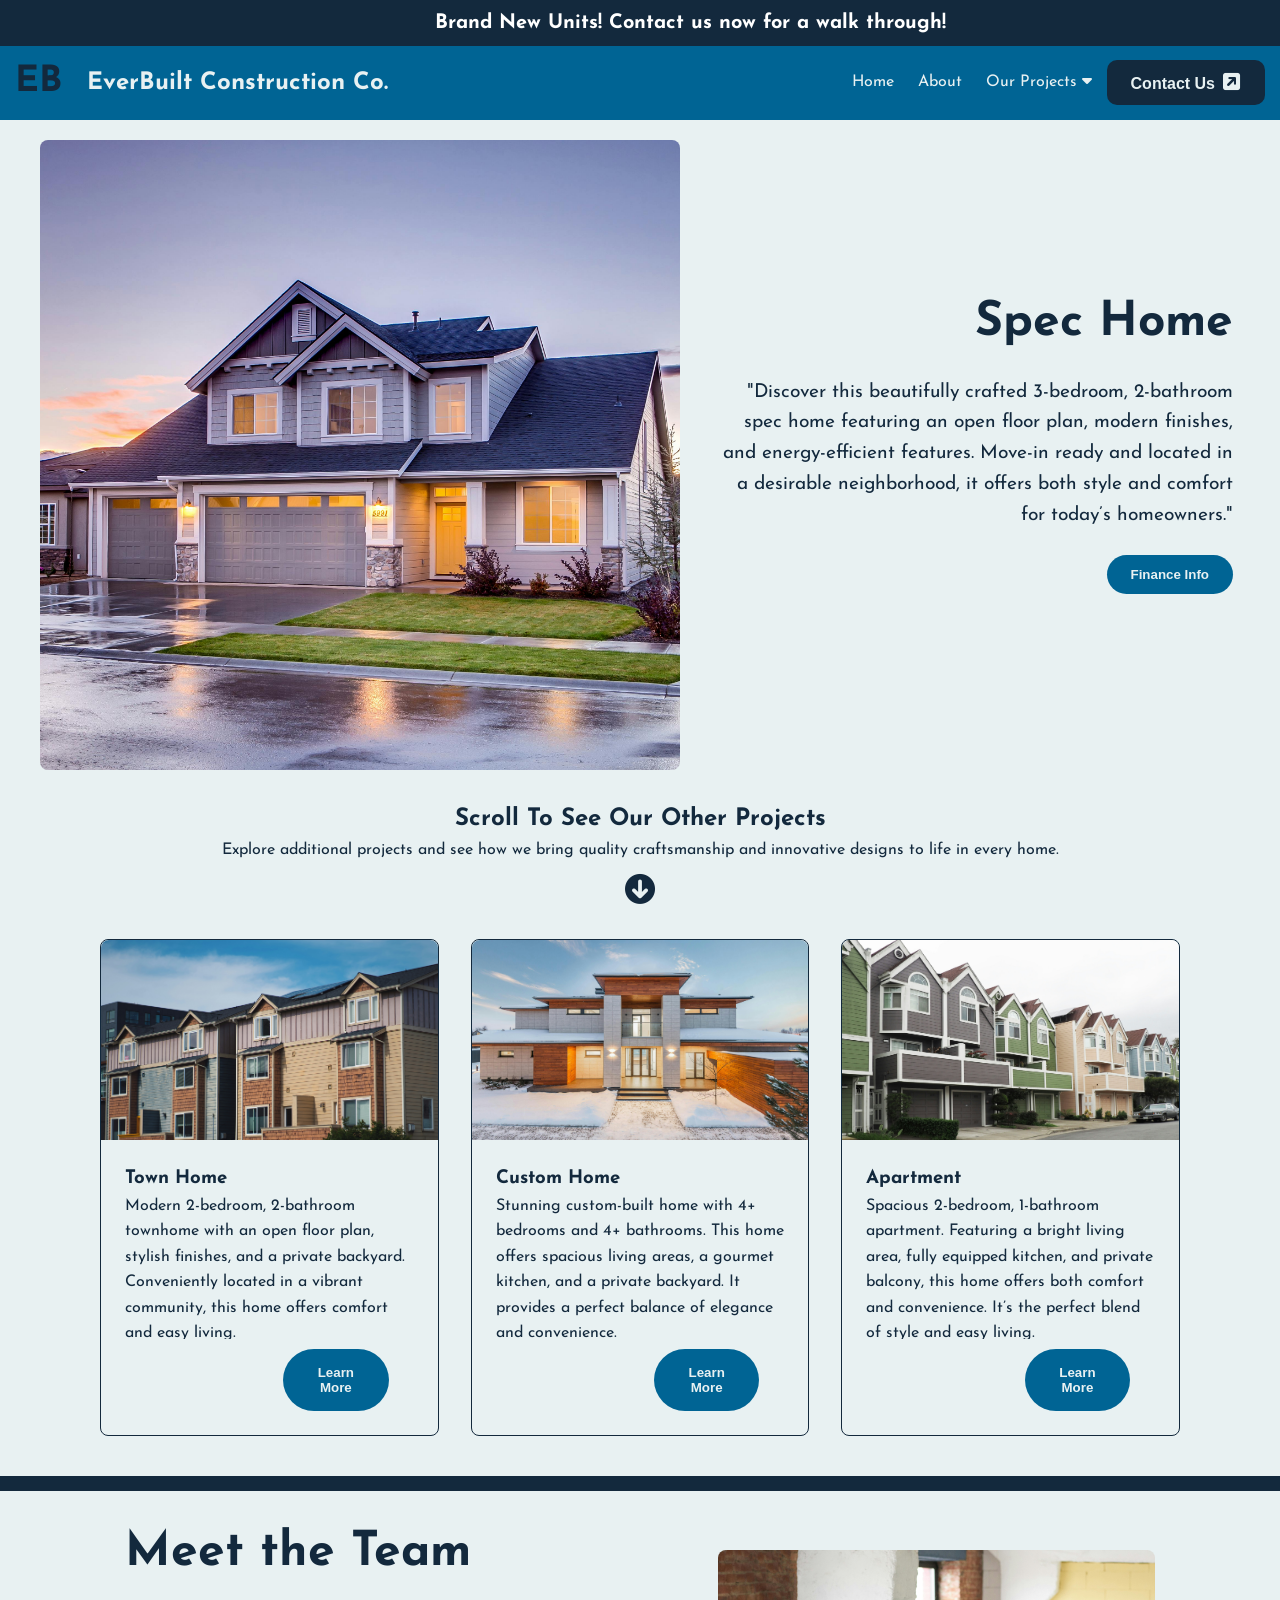
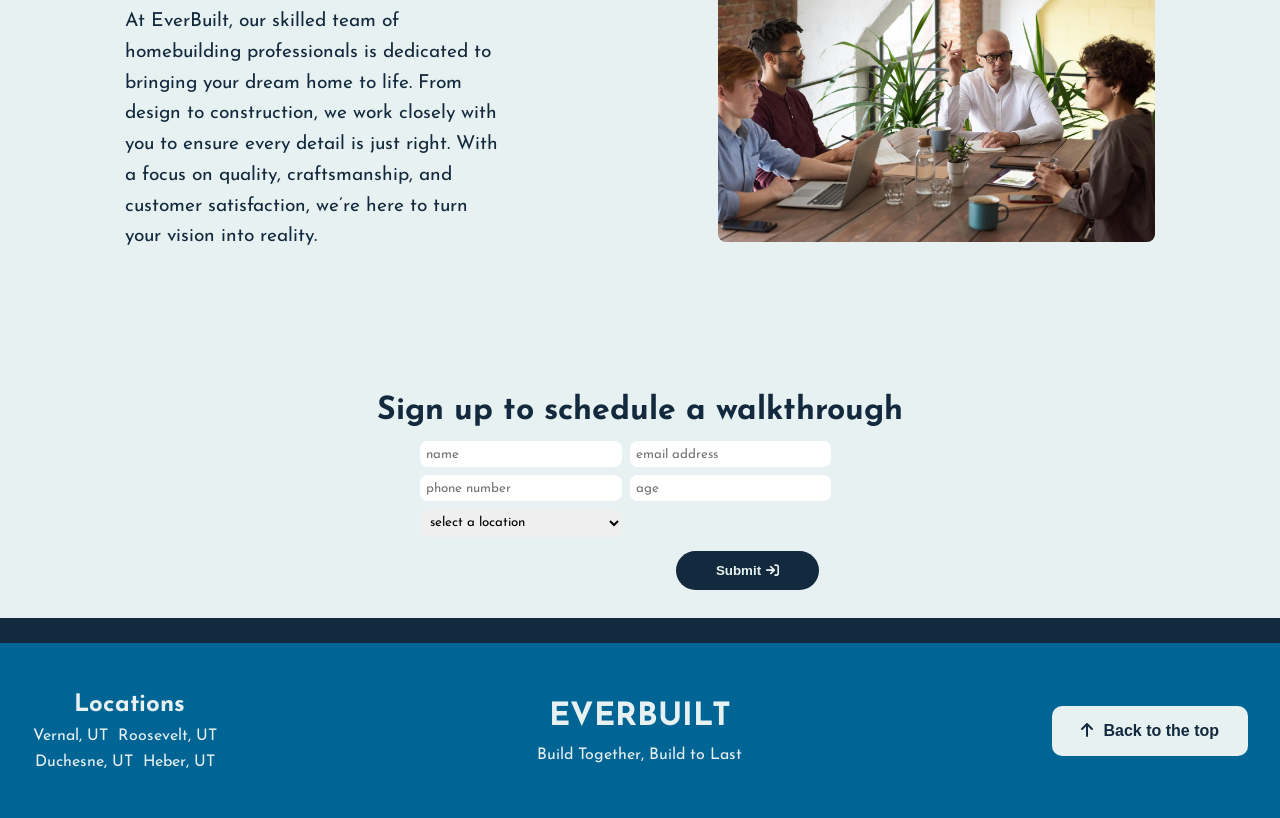
==== Project 2/index.html @ 06297bc4 "Project 2 foundation" ====
<!DOCTYPE html>
<html lang="en">
<head>
    <meta charset="UTF-8">
    <meta name="viewport" content="width=device-width, initial-scale=1.0">
    <title>EverBuilt Construction Co.</title>
    <link rel="stylesheet" href="./styles.css">

    <link rel="preconnect" href="https://fonts.googleapis.com">
    <link rel="preconnect" href="https://fonts.gstatic.com" crossorigin>
    <!-- 3/26 "How to add a google font to HTML?" -->
    <link href="https://fonts.googleapis.com/css2?family=Josefin+Sans:ital,wght@0,100..700;1,100..700&display=swap" rel="stylesheet">

    <link rel="stylesheet" href="https://cdnjs.cloudflare.com/ajax/libs/font-awesome/6.0.0-beta3/css/all.min.css">

</head>

<body>

    <div id="top"></div>

    <div class="sale-banner">
        <div class="sale-text">
            Brand New Units! Contact us now for a walk through!
        </div>
    </div>

    <!-- Navigation -->
     <nav>
        <div class="container nav-container">
            <div class="logo">
                <span class="big-logo">EB</span>
                <span>EverBuilt Construction Co.</span>
            </div>

            <input type="checkbox" id="menu-toggle">
            <label for="menu-toggle" class="hamburger">&#9776;</label>

            <div class="nav-links">
                <label for="menu-toggle" class="close-btn">&times;</label>

                <a href="#">Home</a>
                <a href="#">About</a>
                <div class="dropdown">
                    <!-- 3/27 "How to make a dropdown menu using only HTML and CSS?" (Used this here and in the HTML Form) -->
                    <a href="#">Our Projects<i class="fa-solid fa-caret-down"></i></a>
                    <ul class="dropdown-menu">
                        <li><a href="#">Spec Home</a></li>
                        <li><a href="#">Town Home</a></li>
                        <li><a href="#">Apartment</a></li>
                        <li><a href="#">Cusom Home</a></li>
                    </ul>
                </div>
                <!-- 3/26 "Where to put the code for an icon with Font Awesome?" -->
                <button class="nav-button">Contact Us<i class="fa-solid fa-square-arrow-up-right"></i></button>
            </div>
        </div>
     </nav>

     <main>
    
     <!-- Project Section -->
      <section class="hero">
        <div class="hero-background-img">
            <img src="home-image.jpg" alt="Home">
        </div>
        <div class="hero-content">
            <h1>Spec Home</h1>
            <p>"Discover this beautifully crafted 3-bedroom, 2-bathroom spec home featuring an open floor plan, modern finishes, and energy-efficient features. Move-in ready and located in a desirable neighborhood, it offers both style and comfort for today’s homeowners."</p>
            <button class="btn">Finance Info</button>
        </div>
      </section>

      <!-- Card Section -->
      <section class="card-section">
        <div class="container">
            <div class="card-header">
                <h2>Scroll To See Our Other Projects</h2>
                <p>Explore additional projects and see how we bring quality craftsmanship and innovative designs to life in every home.</p>
                <i class="icon fa-solid fa-circle-arrow-down"></i>
            </div>

            <div class="project-cards">
                <div class="card">
                    <div class="card-image"><img src="townhome-image-2.jpg" alt="Town Homes"></div>

                    <div class="card-content">
                        <h3 class="card-title">Town Home</h3>
                        <p>Modern 2-bedroom, 2-bathroom townhome with an open floor plan, stylish finishes, and a private backyard. Conveniently located in a vibrant community, this home offers comfort and easy living.</p>
                        <div class="button-card-container">
                            <button class="btn-2">Learn More</button>
                        </div>
                    </div>
                </div>

                <div class="card">
                    <div class="card-image"><img src="custom-home.jpg" alt="Custom Home"></div>

                    <div class="card-content">
                        <h3 class="card-title">Custom Home</h3>
                        <p>Stunning custom-built home with 4+ bedrooms and 4+ bathrooms. This home offers spacious living areas, a gourmet kitchen, and a private backyard. It provides a perfect balance of elegance and convenience.</p>
                        <div class="button-card-container">
                            <button class="btn-2">Learn More</button>
                        </div>
                    </div>
                </div>

                <div class="card">
                <div class="card-image"><img src="apartment.jpg" alt="Apartment"></div>

                    <div class="card-content">
                        <h3 class="card-title">Apartment</h3>
                        <p>Spacious 2-bedroom, 1-bathroom apartment. Featuring a bright living area, fully equipped kitchen, and private balcony, this home offers both comfort and convenience. It’s the perfect blend of style and easy living.</p>
                        <div class="button-card-container">
                            <button class="btn-2">Learn More</button>
                        </div>
                    </div>
                </div>

            </div>
        </div>
        </section>

      <!-- Meet the Team Section -->
      <section class="team">
        <div class="team-container">
            <div class="team-content">
                <h1>Meet the Team</h1>
                <p>At EverBuilt, our skilled team of homebuilding professionals is dedicated to bringing your dream home to life. From design to construction, we work closely with you to ensure every detail is just right. With a focus on quality, craftsmanship, and customer satisfaction, we’re here to turn your vision into reality.</p>
            </div>
            <div class="team-img">
                <img src="team-meeting.jpg" alt="Team">
            </div>
        </div>
      </section>

      <!-- Walkthrough Section -->
      <section class="walkthrough">
        <video class="walkthrough-background-video" autoplay muted loop>
            <source src="walkthrough-video.mp4" type="video/mp4">
            Your browser does not support the video tag.
        </video>
        <div class="walkthrough-container">
            <h2>Sign up to schedule a walkthrough</h2>
            <!-- 3/25 "How to make a HTML Form" -->
            <form class="walkthrough-form">
                <input type="text" placeholder="name" class="input">

                <input type="email" placeholder="email address" class="input">
                <!-- 3/25 "What type do you put for a phone number input in a HTML form?" -->
                <input type="tel" placeholder="phone number"
                class="input">

                <input type="number" placeholder="age" class="input">
                <!-- Refer to other comment where I looked up how to make a dropdown menu -->
                <!-- 3/25 "How to change the default text in a select?" -->
                <select name="location" class="select">
                    <option value="" disabled selected>select a location</option>
                    <option value="Vernal">Vernal</option>
                    <option value="Roosevelt">Roosevelt</option>
                    <option value="Heber">Heber</option>
                    <option value="Duchesne">Duchesne</option>
                </select>
            </form>
            <div class="walkthrough-btn-container">
                <button type="submit" class="walkthrough-btn">Submit<i class="fa-solid fa-arrow-right-to-bracket"></i></button>
            </div>
        </div>
      </section>
    
    </main>

      <!-- Footer Section -->
      <footer>
        <div class="footer-container">
            <div class="footer-section">
                <div class="footer-locations">
                    <h2>Locations</h2>
                    <div class="locations">
                        <a href="#">Vernal, UT</a>
                        <a href="#">Roosevelt, UT</a>
                        <a href="#">Duchesne, UT</a>
                        <a href="#">Heber, UT</a>
                    </div>
                </div>
                <div class="footer-logo">
                    <h1>EVERBUILT</h1>
                    <h2">Build Together, Build to Last</h2>
                </div>
                <!-- 3/25 "How do you make a back to the top button?" -->
                <div class="footer-nav">
                    <a href="#top"><button class="footer-nav-btn"><i class="fa-solid fa-arrow-up"></i>Back to the top</button></a>
                </div>
            </div>
        </div>

      </footer>
</body>
</html>
---- Project 2/styles.css ----
* {
    margin: 0;
    padding: 0;
    box-sizing: border-box;
}

body {
    font-family: "Josefin Sans", serif;
    color: #13293D;
    background-color: #e8f1f2;
    line-height: 1.6;
    width: 100%;
    height: 100vh;
    scroll-behavior: smooth;
}

.container {
    width: 100%;
    padding: 0 15px;
    margin:  auto;
}

/* Navigation */

nav {
    display: flex;
    justify-content: space-between;
    align-items: center;
    background-color: #006494;
    color: #e8f1f2;
    padding: 0.5rem 0;
}

.nav-container {
    display: flex;
    justify-content: space-between;
    align-items: center;
}

.big-logo {
    display: flex;
    color: #13293D;
    font-size: 2.25rem;
    margin-right: 25px;
    font-weight: 900;
}

.logo {
    display: flex;
    align-items: center;
    font-weight: bold;
    font-size: 1.5rem;
}

.nav-links {
    display: flex;
    align-items: center;
}

.nav-links a {
    color: #e8f1f2;
    text-decoration: none;
    margin-left: 1.5rem;
}

.nav-links i {
    margin-left: 5px;
}

.nav-button {
    display: inline-block;
    background-color: #13293D;
    color: #e8f1f2;
    margin-left: 15px;
    padding: 0.75rem 1.5rem;
	border-radius: 10px;
	text-decoration: none;
    font-size: 1rem;
	font-weight: bold;
	cursor: pointer;
	border: none;
}

.nav-button:hover {
    transform: scale(1.05);
    opacity: 0.7;
    border: 1.5px solid #e8f1f2;
}

.nav-button i {
    margin-left: 8px;
    font-size: 1.25rem;
}

/* Used Chat Gpt to help me figure out how to make a dropdown menu. */
.nav-links .dropdown {
    position: relative;
}

.nav-links .dropdown-menu {
    display: none;
    position: absolute;
    z-index: 2;
    background-color: #e8f1f2;
    min-width: 160px;
    box-shadow: 0px 8px 16px rgba(0, 0, 0, 0.2);
    list-style-type: none;
    padding: 0;
    margin: 0;
}

.nav-links .dropdown-menu li {
    border-bottom: 1px solid #006494;
}

.nav-links .dropdown-menu li a {
    padding: 12px 16px;
    text-decoration: none;
    display: block;
    color: #13293D;
}

.nav-links .dropdown:hover .dropdown-menu {
    display: block;
}

.nav-links a:hover{
    transform: scale(1.05);
}

#menu-toggle:checked ~ .nav-links {
    left: 0;
}

#menu-toggle {
    display: none;
}

.hamburger {
    display: none;
    font-size: 30px;
    cursor: pointer;
}

.close-btn {
    position: absolute;
    top: 0px;
    right: 15px;
    font-size: 30px;
    text-decoration: none;
    cursor: pointer;
    color: white;
}

.nav-links .close-btn {
    display: block;
}



/* Hero Section */

.hero {
    width: 100%;
    height: 70vh;
    padding: 0 2rem;
    /* color: white; */
    display: flex;
    /* flex-direction: column; */
    align-content: center;
    justify-content: space-between;
    text-align: end;
    position: relative;
}

.hero .hero-background-img img {
    position: absolute;
    top: 20px;
    left: 40px;
    width: 50%;
    height: 100%;
    object-fit: cover;
    z-index: -1;
    border-radius: 8px;
}

.hero-content {
    display: flex;
    flex-direction: column;
    align-items: end;
    justify-content: center;
    margin-top: 10px;
    max-width: 45%;
    padding: 15px;
}

.hero h1 {
    font-size: 3rem;
    margin-bottom: 1rem;
}

.hero p {
    font-size: 1.2rem;
    margin-bottom: 1.5rem;
}

.btn {
    display: inline-block;
    background-color: #006494;
    color: #e8f1f2;
    padding: 0.75rem 1.5rem;
	border-radius: 50px;
	text-decoration: none;
	font-weight: bold;
	cursor: pointer;
	border: none;
}

.btn:hover {
    transform: scale(1.05);
    opacity: 0.7;
    border: 2px solid #13293D;
}

/* Card Section */

.card-section {
    width: 100%;
    padding: 20px;
    margin-top: 25px;
    display: flex;
    justify-content: center;
    border-bottom: 15px solid #13293D;
}

.card-header {
    display: flex;
    flex-direction: column;
    align-items: center;
    margin-top: 5px;
    margin-bottom: 35px;
}

.icon{
    margin-top: 10px;
    font-size: 30px;
    color: #13293D;
}

.project-cards {
    display: flex;
    flex-wrap: wrap;
    justify-content: center;
    gap: 2rem;
    width: 100%;
    margin-bottom: 20px;
}

.card {
    display: flex;
    flex-direction: column;
    border: 1px solid #13293D;
    border-radius: 8px;
    width: 28%;
    height: 40%;
}

.card-image {
    height: 200px;
}

.card-image img {
    width: 100%;
    height: 100%;
    object-fit: cover;
    border-top-left-radius: 8px;
  border-top-right-radius: 8px;
}

.card-content {
    padding: 1.5rem;
    display: flex;
    flex-grow: 1;
    flex-direction: column;
}

.card-content p {
    max-height: 145px;
    overflow: scroll;
}

.button-card-container {
    display: flex;
    justify-content: end;
    margin-right: 25px;
}

.btn-2 {
    display: flex;
    justify-content: center;
    background-color: #006494;
    color: #e8f1f2;
    width: 40%;
    padding: 1rem 1.5rem;
    margin-top: 10px;
	border-radius: 50px;
	text-decoration: none;
	font-weight: bold;
	cursor: pointer;
	border: none;
}

.btn-2:hover {
    transform: scale(1.05);
    opacity: 0.7;
    border: 2px solid #13293D;
}

/* Meet the Team */

.team {
    display: flex;
    justify-content: center;
    width: 100%;
    height: 50%;
    padding: 0 1rem;
    text-align: start;
    margin-top: 1.5rem;
    margin-bottom: 3.5rem;
}

.team-container {
    display: flex;
    justify-content: space-around;
    align-items: center;
    width: 100%;
    /* gap: 150px; */
}

.team-img {
    width: 35%;
}

.team-img img {
    width: 100%;
    border-radius: 8px;
}

.team-content {
    display: flex;
    flex-direction: column;
    align-items: start;
    justify-content: center;
    margin-bottom: 10px;
    width: 30%;
}

.team h1 {
    font-size: 3rem;
    margin-bottom: 1rem;
}

.team p {
    font-size: 1.2rem;
    margin-bottom: 1.5rem;
}

/* Walkthrough Section */

.walkthrough {
    height: 300px;
	display: flex;
	align-items: center;
	justify-content: center;
	text-align: center;
	position: relative;
    border-bottom: 25px solid #13293D;
}

.walkthrough .walkthrough-background-video {
    position: absolute;
	top: 0;
	left: 0;
	width: 100%;
	height: 100%;
	object-fit: cover;
	opacity: 0.8;
	z-index: -1;
}

.walkthrough-container {
    display: flex;
    align-items: center;
    flex-direction: column;
    margin-top: 15px;
    width: 70%;
}

.walkthrough h2 {
    margin-top: 15px;
    font-size: 2rem;
}

.walkthrough-form {
    display: flex;
    flex-direction: row;
    flex-wrap: wrap;
    max-width: 50%;
    font-family: "Josefin Sans", serif;
}

.walkthrough-form input {
    margin: 0.25rem;
    padding: 0.4rem;
    border-radius: 8px;
    border: none;
    color: #13293D;
    width: 45%;
    font-family: "Josefin Sans", serif;
}

.walkthrough-form select {
    margin: 0.25rem;
    padding: 0.4rem;
    border-radius: 8px;
    border: none;
    width: 45%;
    font-family: "Josefin Sans", serif;
}

.walkthrough-btn-container {
    display: flex;
    justify-content: end;
    width: 40%;
}

.walkthrough-btn {
    display: inline-block;
    background-color: #13293D;
    color: #e8f1f2;
    padding: 0.75rem 1.5rem;
	border-radius: 50px;
    margin-top: 10px;
	text-decoration: none;
	font-weight: bold;
	cursor: pointer;
	border: none;
    width: 40%;
    margin-bottom: 15px;
}

.walkthrough-btn:hover {
    transform: scale(1.05);
    opacity: 0.7;
    border: 1.5px solid #e8f1f2;
}

.walkthrough-btn i {
    margin-left: 5px;
}

/* Footer Section */

.footer-container {
    display: flex;
    background-color: #006494;
    color: #e8f1f2;
    justify-content: space-around;
    text-align: center;
    width: 100%;
    height: 175px;
}

.footer-section {
    display: flex;
    justify-content: space-between;
    align-items: center;
    width: 95%;
}

.footer-locations a {
    color: inherit;
    text-decoration: none;
    display: flex;
    flex-wrap: wrap;
}

.locations {
    display: flex;
    flex-direction: row;
    justify-content: center;
    flex-wrap: wrap;
    width: 195px;
}

.locations a {
    margin-right: 10px;
}

.locations a:hover {
    transform: scale(1.05);
}

.footer-nav a {
    text-decoration: none;
}

.footer-nav-btn {
    display: flex;
    justify-content: center;
    background-color: #e8f1f2;
    color: #13293D;
    width: 100%;
    padding: 1rem 1.5rem;
    margin-right: 10px;
    border-radius: 10px;
    text-decoration: none;
    font-size: 1rem;
    font-weight: bold;
    cursor: pointer;
    border: none;
}

.footer-nav-btn:hover {
    transform: scale(1.05);
    opacity: 0.7;
    border: 2px solid #13293D;
}

.footer-nav-btn i {
    margin-right: 10px;
}

.sale-banner {
    position: sticky;
    top: 0;
    width: 100%;
    background: #13293D;
    color: white;
    font-size: 20px;
    font-weight: bold;
    text-align: center;
    padding: 7px 0;
    z-index: 1000;
    overflow: hidden;
    white-space: nowrap;
  }

.sale-text {
    display: inline-block;
    padding-left: 100px;
    animation: scrollText 20s linear infinite;
}
  
  @keyframes scrollText {
    from {
      transform: translateX(200%);
    }
    to {
      transform: translateX(-200%);
    }
  }

  @media (max-width: 768px) {
    p {
        font-size: 1rem;
    }
    
    .hero {
        padding: 5px 10px;
        height: 60vh;
    }
    
    .hero-content {
        padding: 0px 15px;
    }
    
    .hero-content p{
        font-size: 1rem;
    } 

    .project-cards {
        display: flex;
        flex-direction: column;
        align-items: center;
    }

    .card { 
        width: 90%;
    }

    .btn-2 {
        width: 25%;
        font-size: 0.8rem;
    }
    
    .team-content {
        width: 50%;
    }

    .team-content h1 {
        font-size: 2.5rem;
    }

    .team-content p {
        font-size: 1rem;
    }

    .walkthrough-container {
        width: 95%;
    }

    .walkthrough-btn {
        font-size: 0.7rem;
    }
    
    .hamburger {
        display: block;
    }

    .nav-links {
        display: none; /* Hide menu by default */
        flex-direction: column;
        position: absolute;
        top: 60px;
        left: 0;
        background: #006494;
        width: 100%;
        text-align: center;
        padding: 10px 0;
        z-index: 100;
    }

    #menu-toggle:checked + .hamburger + .nav-links {
        display: flex;
    }

    @keyframes scrollText {
        from {
          transform: translateX(100%);
        }
        to {
          transform: translateX(-100%);
        }
      }
  }

  @media (max-width: 480px) {
    /* create a grid to organize the content. Add some content on another page  */
  }
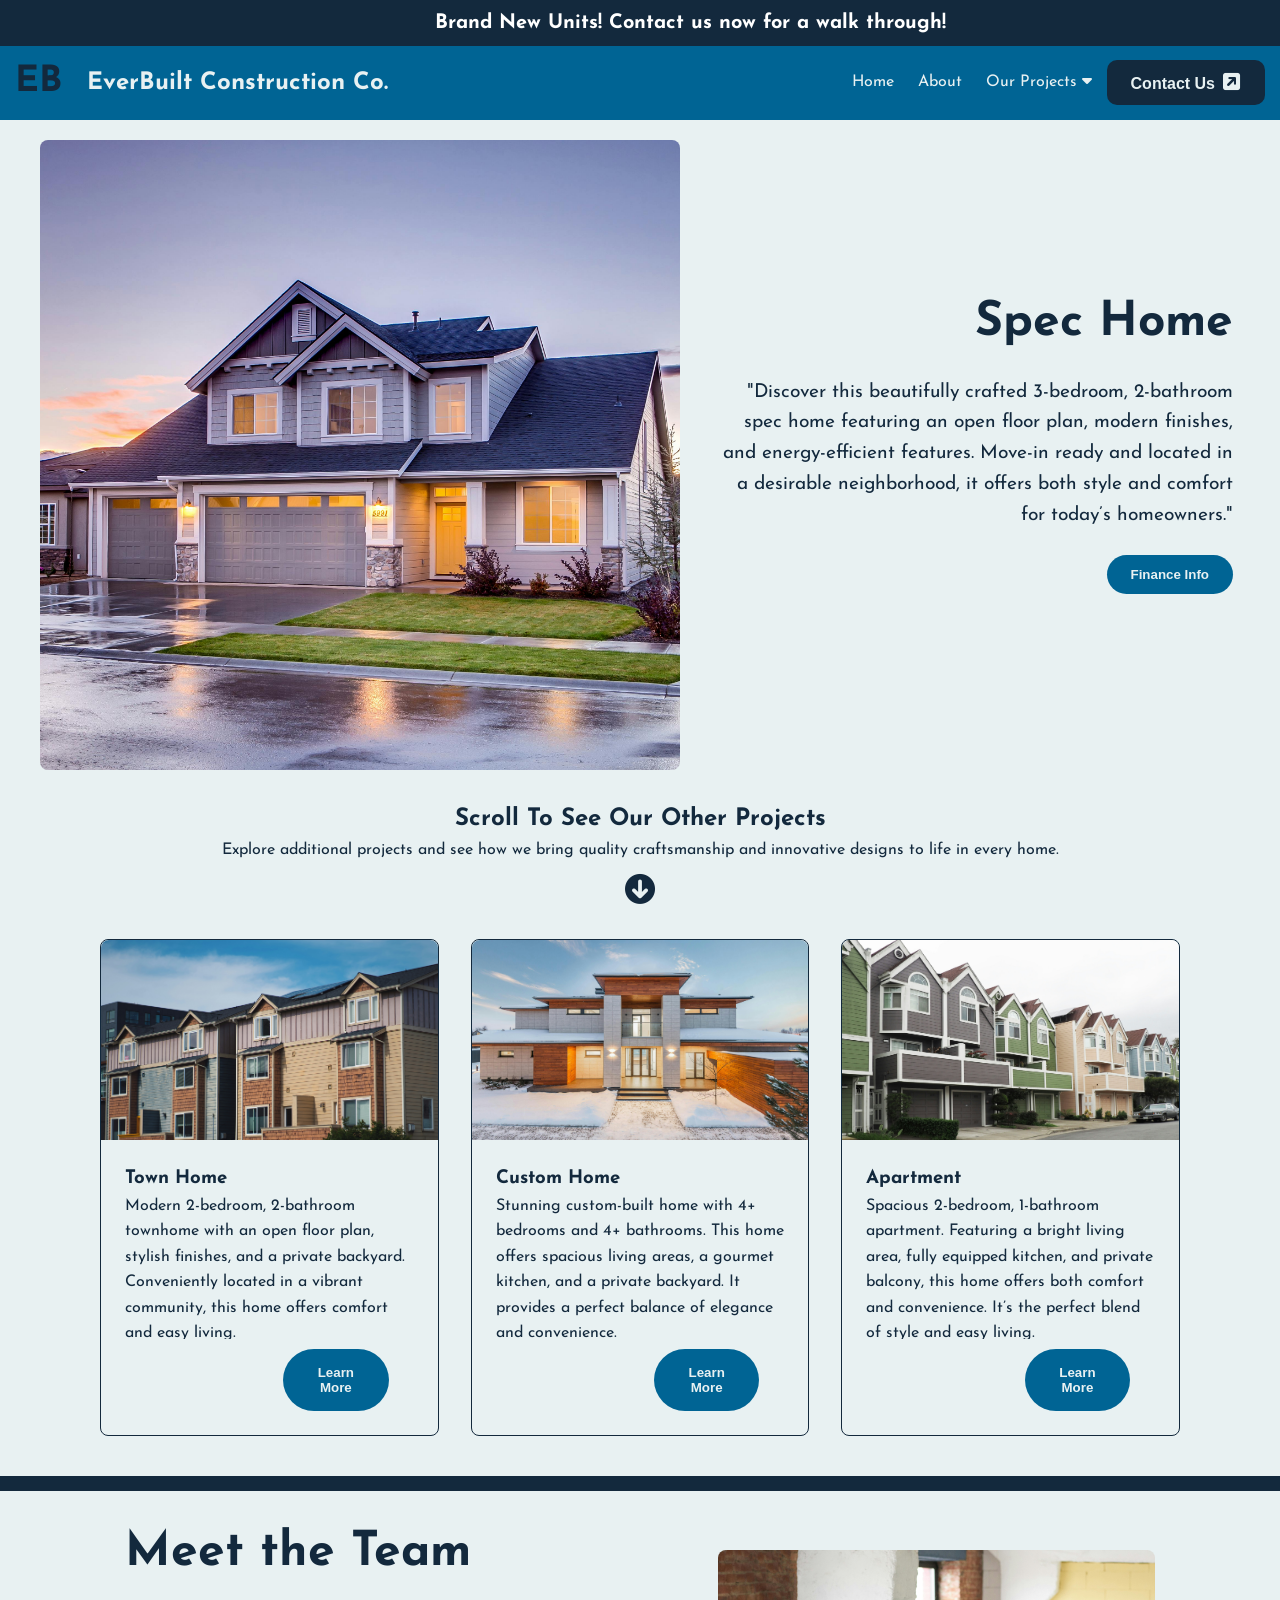
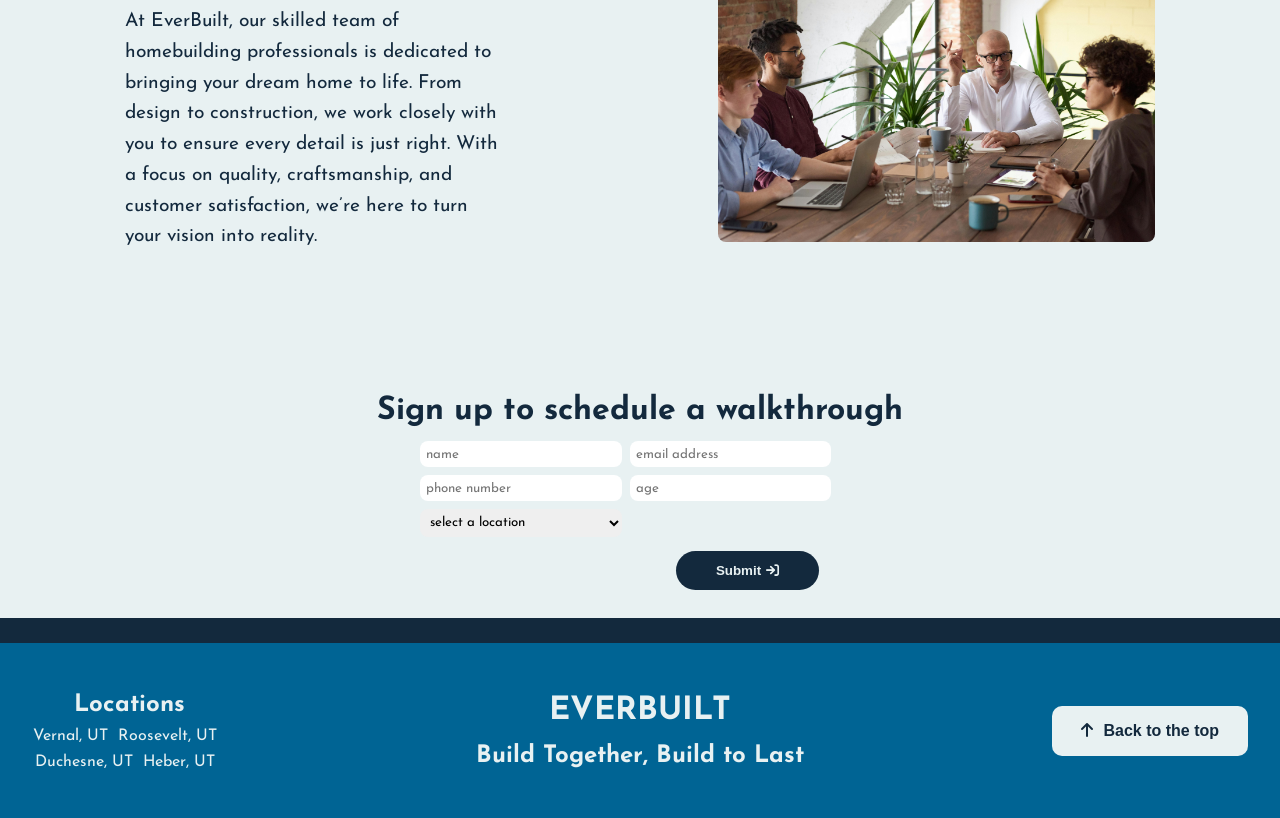
==== commit f2a4fc8b: "Adjusted sizing for tablets" ====
--- a/Project 2/index.html
+++ b/Project 2/index.html
@@ -185,7 +185,7 @@
                 </div>
                 <div class="footer-logo">
                     <h1>EVERBUILT</h1>
-                    <h2">Build Together, Build to Last</h2>
+                    <h2>Build Together, Build to Last</h2>
                 </div>
                 <!-- 3/25 "How do you make a back to the top button?" -->
                 <div class="footer-nav">
--- a/Project 2/styles.css
+++ b/Project 2/styles.css
@@ -50,6 +50,7 @@
     align-items: center;
     font-weight: bold;
     font-size: 1.5rem;
+    flex-shrink: 1.5;
 }
 
 .nav-links {
@@ -561,18 +562,23 @@
     }
   }
 
-  @media (max-width: 768px) {
+  @media (max-width: 860px) {
     p {
         font-size: 1rem;
     }
     
     .hero {
         padding: 5px 10px;
-        height: 60vh;
+        max-height: 60vh;
+        overflow: hidden;
     }
     
     .hero-content {
         padding: 0px 15px;
+    }
+
+    .hero-content h1 {
+        font-size: 2rem;
     }
     
     .hero-content p{
@@ -589,9 +595,18 @@
         width: 90%;
     }
 
+    .card-content {
+        height: 12rem;
+    }
+
+    .card-image {
+        height: 10rem;
+    }
+
     .btn-2 {
-        width: 25%;
-        font-size: 0.8rem;
+        width: 17%;
+        font-size: 0.6rem;
+        margin-top: 5px;
     }
     
     .team-content {
@@ -606,12 +621,33 @@
         font-size: 1rem;
     }
 
+    .team-img {
+        width: 45%;
+    }
+
     .walkthrough-container {
         width: 95%;
     }
 
     .walkthrough-btn {
         font-size: 0.7rem;
+    }
+
+    .locations {
+        font-size: 0.7rem;
+    }
+
+    .footer-logo h1 {
+        font-size: 1.5rem;
+    }
+
+    .footer-section h2 {
+        font-size: 1rem;
+    }
+
+    .footer-nav-btn {
+        font-size: 0.7rem;
+        width: 95%;
     }
     
     .hamburger {
@@ -646,5 +682,5 @@
   }
 
   @media (max-width: 480px) {
-    /* create a grid to organize the content. Add some content on another page  */
+    
   }
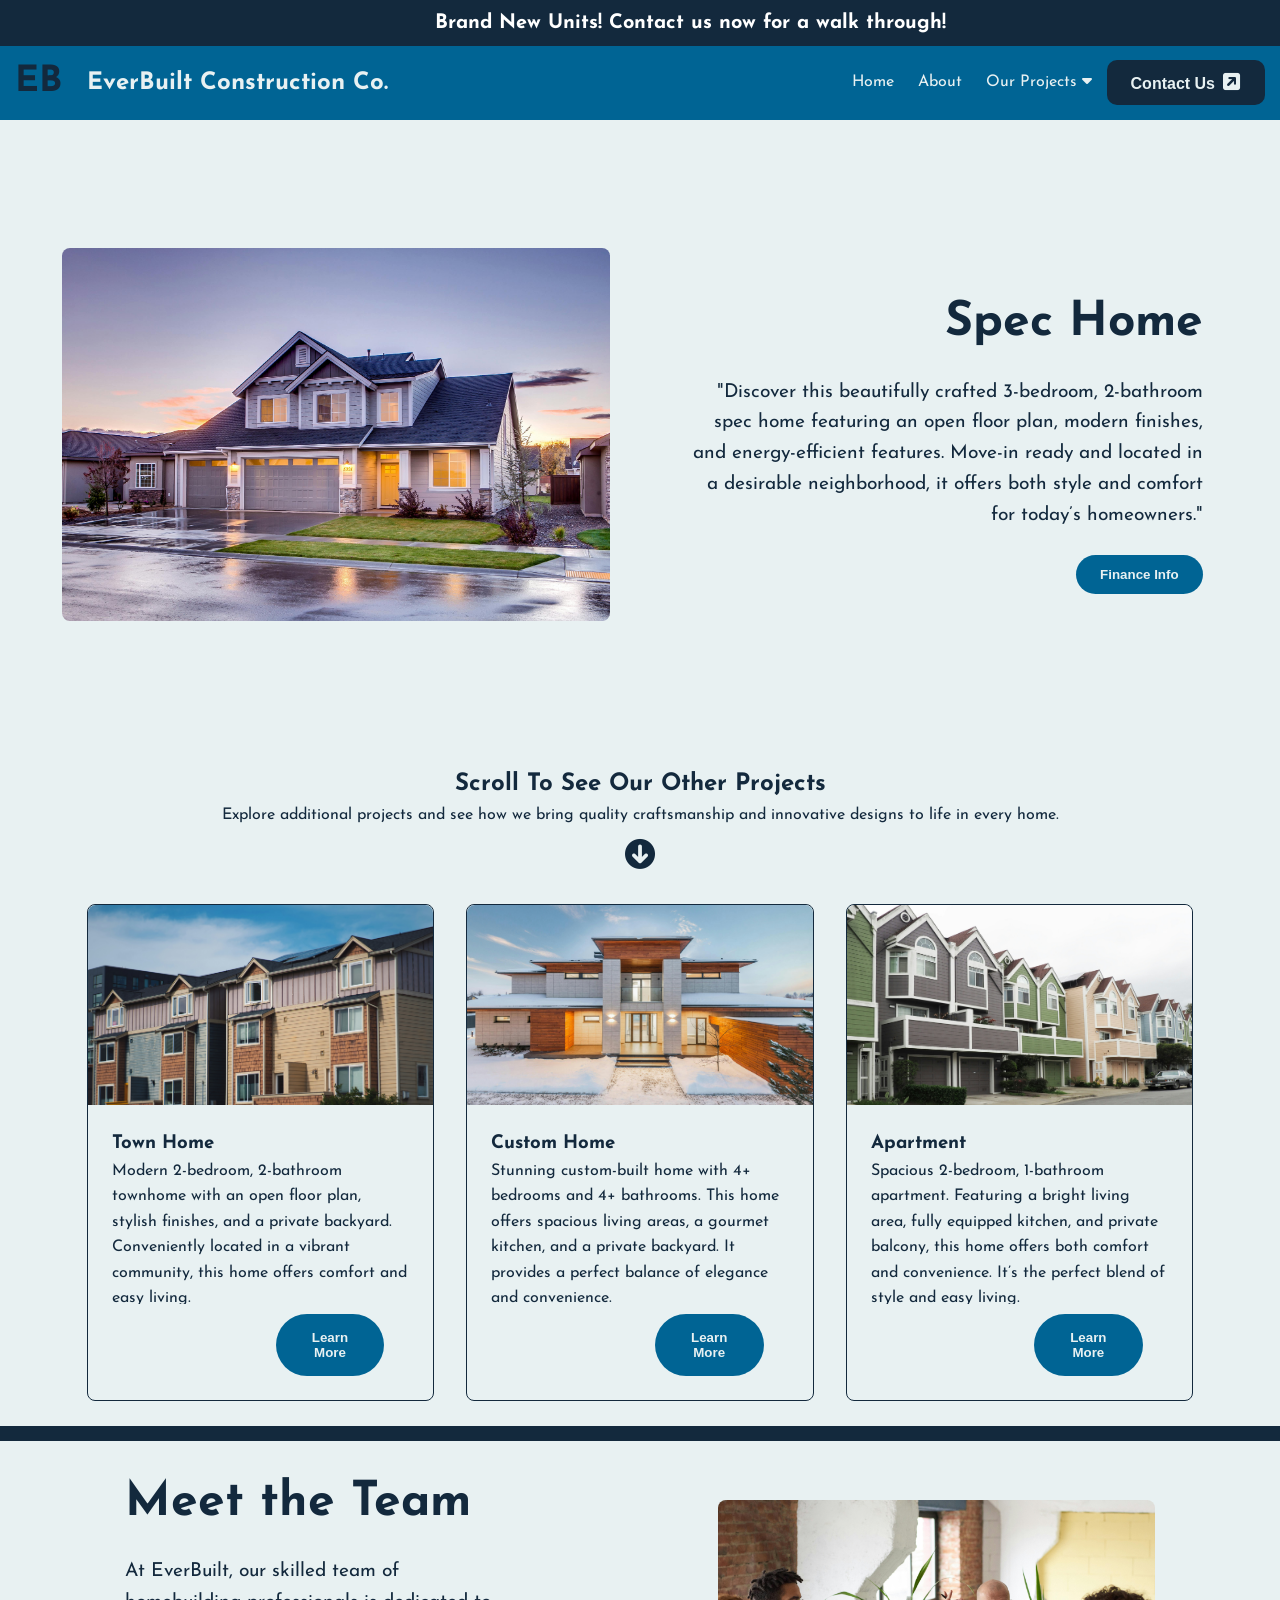
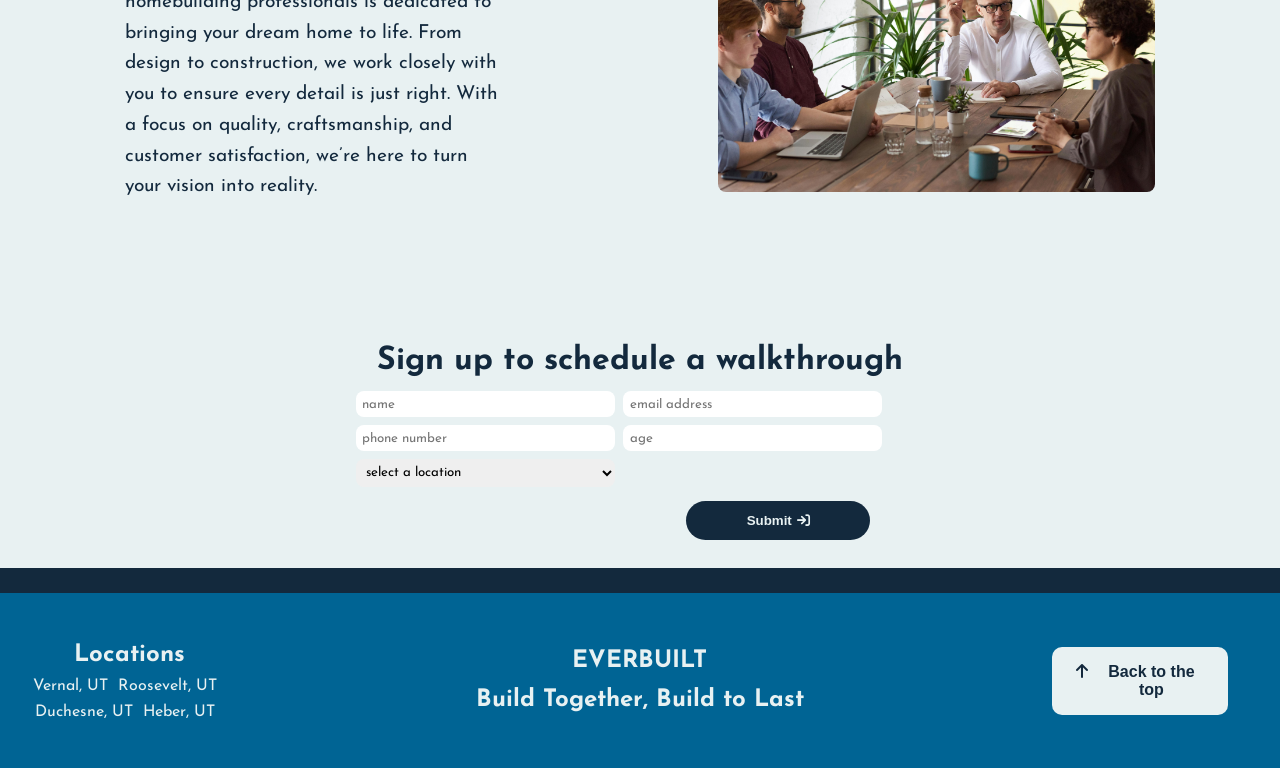
==== commit 3e76dc87: "final commit" ====
--- a/Project 2/index.html
+++ b/Project 2/index.html
@@ -19,181 +19,198 @@
 
     <div id="top"></div>
 
-    <div class="sale-banner">
-        <div class="sale-text">
-            Brand New Units! Contact us now for a walk through!
+    <div id="loading-screen">
+        <div class="house-container">
+            <div class="house">
+                <div class="roof"></div>
+                <div class="door"></div>
+                <div class="window window-left"></div>
+                <div class="window window-right"></div>
+            </div>
         </div>
+        <p>Loading...</p>
     </div>
 
-    <!-- Navigation -->
-     <nav>
-        <div class="container nav-container">
-            <div class="logo">
-                <span class="big-logo">EB</span>
-                <span>EverBuilt Construction Co.</span>
-            </div>
-
-            <input type="checkbox" id="menu-toggle">
-            <label for="menu-toggle" class="hamburger">&#9776;</label>
-
-            <div class="nav-links">
-                <label for="menu-toggle" class="close-btn">&times;</label>
-
-                <a href="#">Home</a>
-                <a href="#">About</a>
-                <div class="dropdown">
-                    <!-- 3/27 "How to make a dropdown menu using only HTML and CSS?" (Used this here and in the HTML Form) -->
-                    <a href="#">Our Projects<i class="fa-solid fa-caret-down"></i></a>
-                    <ul class="dropdown-menu">
-                        <li><a href="#">Spec Home</a></li>
-                        <li><a href="#">Town Home</a></li>
-                        <li><a href="#">Apartment</a></li>
-                        <li><a href="#">Cusom Home</a></li>
-                    </ul>
-                </div>
-                <!-- 3/26 "Where to put the code for an icon with Font Awesome?" -->
-                <button class="nav-button">Contact Us<i class="fa-solid fa-square-arrow-up-right"></i></button>
+
+    <section class="content">
+
+        <div class="sale-banner">
+            <div class="sale-text">
+                Brand New Units! Contact us now for a walk through!
             </div>
         </div>
-     </nav>
-
-     <main>
+
+        <!-- Navigation -->
+        <nav>
+            <div class="container nav-container">
+                <div class="logo">
+                    <span class="big-logo">EB</span>
+                    <span>EverBuilt Construction Co.</span>
+                </div>
+
+                <input type="checkbox" id="menu-toggle">
+                <label for="menu-toggle" class="hamburger">&#9776;</label>
+
+                <div class="nav-links">
+                    <label for="menu-toggle" class="close-btn">&times;</label>
+
+                    <a href="index.html">Home</a>
+                    <a href="about.html">About</a>
+                    <div class="dropdown">
+                        <!-- 3/27 "How to make a dropdown menu using only HTML and CSS?" (Used this here and in the HTML Form) -->
+                        <a href="#">Our Projects<i class="fa-solid fa-caret-down"></i></a>
+                        <ul class="dropdown-menu">
+                            <li><a href="#">Spec Home</a></li>
+                            <li><a href="#">Town Home</a></li>
+                            <li><a href="#">Apartment</a></li>
+                            <li><a href="#">Cusom Home</a></li>
+                        </ul>
+                    </div>
+                    <!-- 3/26 "Where to put the code for an icon with Font Awesome?" -->
+                    <button class="nav-button">Contact Us<i class="fa-solid fa-square-arrow-up-right"></i></button>
+                </div>
+            </div>
+        </nav>
+
+        <main>
+        
+        <!-- Project Section -->
+        <section class="hero">
+            <div class="hero-background-img">
+                <img src="home-image.jpg" alt="Home">
+            </div>
+            <div class="hero-content">
+                <h1>Spec Home</h1>
+                <p>"Discover this beautifully crafted 3-bedroom, 2-bathroom spec home featuring an open floor plan, modern finishes, and energy-efficient features. Move-in ready and located in a desirable neighborhood, it offers both style and comfort for today’s homeowners."</p>
+                <button class="btn">Finance Info</button>
+            </div>
+        </section>
+
+        <!-- Card Section -->
+        <section class="card-section">
+            <div class="container">
+                <div class="card-header">
+                    <h2>Scroll To See Our Other Projects</h2>
+                    <p>Explore additional projects and see how we bring quality craftsmanship and innovative designs to life in every home.</p>
+                    <i class="icon fa-solid fa-circle-arrow-down"></i>
+                </div>
+
+                <div class="project-cards">
+                    <div class="card">
+                        <div class="card-image"><img src="townhome-image-2.jpg" alt="Town Homes"></div>
+
+                        <div class="card-content">
+                            <h3 class="card-title">Town Home</h3>
+                            <p>Modern 2-bedroom, 2-bathroom townhome with an open floor plan, stylish finishes, and a private backyard. Conveniently located in a vibrant community, this home offers comfort and easy living.</p>
+                            <div class="button-card-container">
+                                <button class="btn-2">Learn More</button>
+                            </div>
+                        </div>
+                    </div>
+
+                    <div class="card">
+                        <div class="card-image"><img src="custom-home.jpg" alt="Custom Home"></div>
+
+                        <div class="card-content">
+                            <h3 class="card-title">Custom Home</h3>
+                            <p>Stunning custom-built home with 4+ bedrooms and 4+ bathrooms. This home offers spacious living areas, a gourmet kitchen, and a private backyard. It provides a perfect balance of elegance and convenience.</p>
+                            <div class="button-card-container">
+                                <button class="btn-2">Learn More</button>
+                            </div>
+                        </div>
+                    </div>
+
+                    <div class="card">
+                    <div class="card-image"><img src="apartment.jpg" alt="Apartment"></div>
+
+                        <div class="card-content">
+                            <h3 class="card-title">Apartment</h3>
+                            <p>Spacious 2-bedroom, 1-bathroom apartment. Featuring a bright living area, fully equipped kitchen, and private balcony, this home offers both comfort and convenience. It’s the perfect blend of style and easy living.</p>
+                            <div class="button-card-container">
+                                <button class="btn-2">Learn More</button>
+                            </div>
+                        </div>
+                    </div>
+
+                </div>
+            </div>
+            </section>
+
+        <!-- Meet the Team Section -->
+        <section class="team">
+            <div class="team-container">
+                <div class="team-content">
+                    <h1>Meet the Team</h1>
+                    <p>At EverBuilt, our skilled team of homebuilding professionals is dedicated to bringing your dream home to life. From design to construction, we work closely with you to ensure every detail is just right. With a focus on quality, craftsmanship, and customer satisfaction, we’re here to turn your vision into reality.</p>
+                </div>
+                <div class="team-img">
+                    <img src="team-meeting.jpg" alt="Team">
+                </div>
+            </div>
+        </section>
+
+        <!-- Walkthrough Section -->
+        <section class="walkthrough">
+            <video class="walkthrough-background-video" autoplay muted loop>
+                <source src="walkthrough-video.mp4" type="video/mp4">
+                Your browser does not support the video tag.
+            </video>
+            <div class="walkthrough-container">
+                <h2>Sign up to schedule a walkthrough</h2>
+                <!-- 3/25 "How to make a HTML Form" -->
+                <form class="walkthrough-form">
+                    <input type="text" placeholder="name" class="input">
+
+                    <input type="email" placeholder="email address" class="input">
+                    <!-- 3/25 "What type do you put for a phone number input in a HTML form?" -->
+                    <input type="tel" placeholder="phone number"
+                    class="input">
+
+                    <input type="number" placeholder="age" class="input">
+                    <!-- Refer to other comment where I looked up how to make a dropdown menu -->
+                    <!-- 3/25 "How to change the default text in a select?" -->
+                    <select name="location" class="select">
+                        <option value="" disabled selected>select a location</option>
+                        <option value="Vernal">Vernal</option>
+                        <option value="Roosevelt">Roosevelt</option>
+                        <option value="Heber">Heber</option>
+                        <option value="Duchesne">Duchesne</option>
+                    </select>
+                </form>
+                <div class="walkthrough-btn-container">
+                    <button type="submit" class="walkthrough-btn">Submit<i class="fa-solid fa-arrow-right-to-bracket"></i></button>
+                </div>
+            </div>
+        </section>
+        
+        </main>
+
+        <!-- Footer Section -->
+        <footer>
+            <div class="footer-container">
+                <div class="footer-section">
+                    <div class="footer-locations">
+                        <h2>Locations</h2>
+                        <div class="locations">
+                            <a href="#">Vernal, UT</a>
+                            <a href="#">Roosevelt, UT</a>
+                            <a href="#">Duchesne, UT</a>
+                            <a href="#">Heber, UT</a>
+                        </div>
+                    </div>
+                    <div class="footer-logo">
+                        <h1>EVERBUILT</h1>
+                        <h2>Build Together, Build to Last</h2>
+                    </div>
+                    <!-- 3/25 "How do you make a back to the top button?" -->
+                    <div class="footer-nav">
+                        <a href="#top"><button class="footer-nav-btn"><i class="fa-solid fa-arrow-up"></i>Back to the top</button></a>
+                    </div>
+                </div>
+            </div>    
+        </footer>
     
-     <!-- Project Section -->
-      <section class="hero">
-        <div class="hero-background-img">
-            <img src="home-image.jpg" alt="Home">
-        </div>
-        <div class="hero-content">
-            <h1>Spec Home</h1>
-            <p>"Discover this beautifully crafted 3-bedroom, 2-bathroom spec home featuring an open floor plan, modern finishes, and energy-efficient features. Move-in ready and located in a desirable neighborhood, it offers both style and comfort for today’s homeowners."</p>
-            <button class="btn">Finance Info</button>
-        </div>
-      </section>
-
-      <!-- Card Section -->
-      <section class="card-section">
-        <div class="container">
-            <div class="card-header">
-                <h2>Scroll To See Our Other Projects</h2>
-                <p>Explore additional projects and see how we bring quality craftsmanship and innovative designs to life in every home.</p>
-                <i class="icon fa-solid fa-circle-arrow-down"></i>
-            </div>
-
-            <div class="project-cards">
-                <div class="card">
-                    <div class="card-image"><img src="townhome-image-2.jpg" alt="Town Homes"></div>
-
-                    <div class="card-content">
-                        <h3 class="card-title">Town Home</h3>
-                        <p>Modern 2-bedroom, 2-bathroom townhome with an open floor plan, stylish finishes, and a private backyard. Conveniently located in a vibrant community, this home offers comfort and easy living.</p>
-                        <div class="button-card-container">
-                            <button class="btn-2">Learn More</button>
-                        </div>
-                    </div>
-                </div>
-
-                <div class="card">
-                    <div class="card-image"><img src="custom-home.jpg" alt="Custom Home"></div>
-
-                    <div class="card-content">
-                        <h3 class="card-title">Custom Home</h3>
-                        <p>Stunning custom-built home with 4+ bedrooms and 4+ bathrooms. This home offers spacious living areas, a gourmet kitchen, and a private backyard. It provides a perfect balance of elegance and convenience.</p>
-                        <div class="button-card-container">
-                            <button class="btn-2">Learn More</button>
-                        </div>
-                    </div>
-                </div>
-
-                <div class="card">
-                <div class="card-image"><img src="apartment.jpg" alt="Apartment"></div>
-
-                    <div class="card-content">
-                        <h3 class="card-title">Apartment</h3>
-                        <p>Spacious 2-bedroom, 1-bathroom apartment. Featuring a bright living area, fully equipped kitchen, and private balcony, this home offers both comfort and convenience. It’s the perfect blend of style and easy living.</p>
-                        <div class="button-card-container">
-                            <button class="btn-2">Learn More</button>
-                        </div>
-                    </div>
-                </div>
-
-            </div>
-        </div>
-        </section>
-
-      <!-- Meet the Team Section -->
-      <section class="team">
-        <div class="team-container">
-            <div class="team-content">
-                <h1>Meet the Team</h1>
-                <p>At EverBuilt, our skilled team of homebuilding professionals is dedicated to bringing your dream home to life. From design to construction, we work closely with you to ensure every detail is just right. With a focus on quality, craftsmanship, and customer satisfaction, we’re here to turn your vision into reality.</p>
-            </div>
-            <div class="team-img">
-                <img src="team-meeting.jpg" alt="Team">
-            </div>
-        </div>
-      </section>
-
-      <!-- Walkthrough Section -->
-      <section class="walkthrough">
-        <video class="walkthrough-background-video" autoplay muted loop>
-            <source src="walkthrough-video.mp4" type="video/mp4">
-            Your browser does not support the video tag.
-        </video>
-        <div class="walkthrough-container">
-            <h2>Sign up to schedule a walkthrough</h2>
-            <!-- 3/25 "How to make a HTML Form" -->
-            <form class="walkthrough-form">
-                <input type="text" placeholder="name" class="input">
-
-                <input type="email" placeholder="email address" class="input">
-                <!-- 3/25 "What type do you put for a phone number input in a HTML form?" -->
-                <input type="tel" placeholder="phone number"
-                class="input">
-
-                <input type="number" placeholder="age" class="input">
-                <!-- Refer to other comment where I looked up how to make a dropdown menu -->
-                <!-- 3/25 "How to change the default text in a select?" -->
-                <select name="location" class="select">
-                    <option value="" disabled selected>select a location</option>
-                    <option value="Vernal">Vernal</option>
-                    <option value="Roosevelt">Roosevelt</option>
-                    <option value="Heber">Heber</option>
-                    <option value="Duchesne">Duchesne</option>
-                </select>
-            </form>
-            <div class="walkthrough-btn-container">
-                <button type="submit" class="walkthrough-btn">Submit<i class="fa-solid fa-arrow-right-to-bracket"></i></button>
-            </div>
-        </div>
-      </section>
-    
-    </main>
-
-      <!-- Footer Section -->
-      <footer>
-        <div class="footer-container">
-            <div class="footer-section">
-                <div class="footer-locations">
-                    <h2>Locations</h2>
-                    <div class="locations">
-                        <a href="#">Vernal, UT</a>
-                        <a href="#">Roosevelt, UT</a>
-                        <a href="#">Duchesne, UT</a>
-                        <a href="#">Heber, UT</a>
-                    </div>
-                </div>
-                <div class="footer-logo">
-                    <h1>EVERBUILT</h1>
-                    <h2>Build Together, Build to Last</h2>
-                </div>
-                <!-- 3/25 "How do you make a back to the top button?" -->
-                <div class="footer-nav">
-                    <a href="#top"><button class="footer-nav-btn"><i class="fa-solid fa-arrow-up"></i>Back to the top</button></a>
-                </div>
-            </div>
-        </div>
-
-      </footer>
+    </section>    
+
 </body>
 </html>
--- a/Project 2/styles.css
+++ b/Project 2/styles.css
@@ -157,29 +157,29 @@
     display: block;
 }
 
-
-
 /* Hero Section */
 
 .hero {
     width: 100%;
     height: 70vh;
-    padding: 0 2rem;
+    padding: 1rem 2rem;
     /* color: white; */
     display: flex;
-    /* flex-direction: column; */
     align-content: center;
-    justify-content: space-between;
+    justify-content: space-around;
     text-align: end;
     position: relative;
 }
 
-.hero .hero-background-img img {
-    position: absolute;
-    top: 20px;
-    left: 40px;
-    width: 50%;
-    height: 100%;
+.hero-background-img {
+    width: 45%;
+    display: flex;
+    align-items: center;
+}
+
+.hero-background-img img{
+    width: 100%;
+    height: auto;
     object-fit: cover;
     z-index: -1;
     border-radius: 8px;
@@ -227,8 +227,8 @@
 
 .card-section {
     width: 100%;
-    padding: 20px;
-    margin-top: 25px;
+    padding: 5px;
+    margin-top: 5px;
     display: flex;
     justify-content: center;
     border-bottom: 15px solid #13293D;
@@ -366,7 +366,7 @@
     margin-bottom: 1.5rem;
 }
 
-/* Walkthrough Section */
+/* Form Section */
 
 .walkthrough {
     height: 300px;
@@ -394,7 +394,7 @@
     align-items: center;
     flex-direction: column;
     margin-top: 15px;
-    width: 70%;
+    width: 90%;
 }
 
 .walkthrough h2 {
@@ -406,7 +406,7 @@
     display: flex;
     flex-direction: row;
     flex-wrap: wrap;
-    max-width: 50%;
+    width: 50%;
     font-family: "Josefin Sans", serif;
 }
 
@@ -511,7 +511,7 @@
     justify-content: center;
     background-color: #e8f1f2;
     color: #13293D;
-    width: 100%;
+    width: 90%;
     padding: 1rem 1.5rem;
     margin-right: 10px;
     border-radius: 10px;
@@ -532,6 +532,49 @@
     margin-right: 10px;
 }
 
+
+/* My additional page and Grid practice */
+.easter-egg {
+    display: grid;
+    grid-template-columns: repeat(3, 1fr);
+    grid-template-rows: repeat(3, 1fr);
+    grid-template-rows: auto;
+    grid-column-gap: 0px;
+    grid-row-gap: 0px;
+    width: 90%;
+    place-self: center;
+}
+    
+    .div1 { 
+        grid-area: 1 / 1 / 3 / 3; 
+        padding: 15px;
+    }
+
+    .egg-video {
+        width: 100%;
+        height: 60vh;
+        border-radius: 8px;
+    }
+
+    .div2 {
+        grid-area: 1 / 3 / 3 / 4;
+    }
+
+    .div2 h1 {
+        font-size: 7rem;
+        margin-left: 15px;
+    }
+
+    .div3 { 
+        grid-area: 3 / 1 / 4 / 4; 
+        display: flex;
+        justify-content: center;
+    }
+    .div3 p {
+        font-size: 1.5rem;
+    }
+
+/* First Animation */
 .sale-banner {
     position: sticky;
     top: 0;
@@ -562,6 +605,110 @@
     }
   }
 
+  /* Second Animation */
+  #loading-screen {
+    position: fixed;
+    top: 0;
+    left: 0;
+    width: 100vw;
+    height: 100vh;
+    background: #222;
+    color: white;
+    display: flex;
+    flex-direction: column;
+    align-items: center;
+    justify-content: center;
+    font-size: 20px;
+    z-index: 9999;
+    animation: fadeOut 4s ease-out forwards;
+  }
+
+  .house-container {
+    width: 120px;
+    height: 120px;
+    display: flex;
+    align-items: center;
+    justify-content: center;
+    perspective: 600px;
+}
+
+.house {
+    width: 80px;
+    height: 80px;
+    background: white;
+    position: relative;
+    border: 3px solid white;
+    display: flex;
+    justify-content: center;
+    align-items: flex-end;
+    animation: spinSwitch 4s ease-in-out infinite;
+}
+
+.roof {
+    position: absolute;
+    top: -40px;
+    left: 50%;
+    transform: translateX(-50%);
+    width: 0;
+    height: 0;
+    border-left: 55px solid transparent;
+    border-right: 55px solid transparent;
+    border-bottom: 40px solid white;
+}
+
+.door {
+    width: 20px;
+    height: 30px;
+    background: black;
+    position: absolute;
+    bottom: 0;
+    left: 50%;
+    transform: translateX(-50%);
+    border-radius: 2px;
+}
+
+.window {
+    width: 15px;
+    height: 15px;
+    background: black;
+    position: absolute;
+    top: 20px;
+}
+
+.window-left {
+    left: 10px;
+}
+
+.window-right {
+    right: 10px;
+}
+
+@keyframes spinSwitch {
+    0% { transform: rotateY(0deg); }
+    25% { transform: rotateY(180deg); }
+    50% { transform: rotateX(180deg); }
+    75% { transform: rotateY(360deg); }
+    100% { transform: rotateX(360deg); }
+}
+
+.content {
+    opacity: 0;
+    animation: fadeIn 1.5s ease-in forwards; 
+    animation-delay: 3.5s;
+}
+
+/* Fade Animations */
+@keyframes fadeOut {
+    0% { opacity: 1; }
+    100% { opacity: 0; visibility: hidden; }
+}
+
+@keyframes fadeIn {
+    0% { opacity: 0; }
+    100% { opacity: 1; }
+}
+
+/* Tablet media sizing */
   @media (max-width: 860px) {
     p {
         font-size: 1rem;
@@ -572,6 +719,10 @@
         max-height: 60vh;
         overflow: hidden;
     }
+
+    .hero-background-img {
+        width: 55%;
+    }
     
     .hero-content {
         padding: 0px 15px;
@@ -608,9 +759,14 @@
         font-size: 0.6rem;
         margin-top: 5px;
     }
+
+    .team {
+        margin: 5px;
+        padding: 5px;
+    }
     
     .team-content {
-        width: 50%;
+        width: 40%;
     }
 
     .team-content h1 {
@@ -650,6 +806,8 @@
         width: 95%;
     }
     
+
+    /* Hamburger Menu */
     .hamburger {
         display: block;
     }
@@ -679,8 +837,180 @@
           transform: translateX(-100%);
         }
       }
+
+    .easter-egg {
+        grid-template-columns: 1fr;
+        grid-template-rows: auto;
+    }  
+
+    .div1 {
+        grid-column: 1 / 2;
+        grid-row: 1 / 2;
+    }
+
+    .egg-video {
+        height: 50vh;
+    }
+
+    .div2 {
+        grid-column: 1 / 2;
+        grid-row: 2 / 3;
+    }
+
+    .div2 h1 {
+        font-size: 3.5rem;
+        display: flex;
+        justify-content: center;
+        margin-left: 0px;
+    }
+
+    .div3 {
+        grid-column: 1 / 2;
+        grid-row: 3 / 4;
+        display: flex;
+        justify-content: center;
+    }
   }
 
+/* Phone sizing */
   @media (max-width: 480px) {
-    
+    /* Grid Template Areas practice + additional grid practice */
+    .container {
+        grid-template-areas: 
+            "header"
+            "content-1"
+            "content-2"
+            "content-3"
+            "content-4"
+            "footer";
+        grid-row-gap: 5px;
+    }
+
+    .nav-container {
+        grid-area: header;
+    }
+
+    .hero {
+        grid-area: content-1;
+        display: flex;
+        flex-direction: column;
+        align-items: center;
+        justify-content: center;
+    }
+
+    .hero-background-img {
+        width: 90%;
+    }
+
+    .hero .hero-background-img img {
+        width: 100%;
+        height: auto;
+        object-fit: cover;
+        z-index: -1;
+        border-radius: 8px;
+    }
+
+    .hero-content {
+        width: 100%;
+        display: flex;
+        justify-content: center;
+        align-items: center;
+    }
+
+    .hero-content p {
+        display: none;
+    }
+
+    .card-section {
+        grid-area: content-2;
+    }
+
+    .project-cards {
+        gap: 15px;
+    }
+
+    .card-header p{
+        display: none;
+    }
+
+    .card {
+        height: 25vh;
+    }
+
+    .card-image {
+        display: none;
+    }
+
+    .btn-2 {
+        width: 40%;
+    }
+
+    .team {
+        grid-area: content-3;
+    }
+
+    .team-container {
+        display: flex;
+        flex-direction: column;
+        justify-content: center;
+    }
+
+    .team-content {
+        display: flex;
+        width: 100%;
+    }
+
+    .team-content p {
+        margin: 0px;
+    }
+
+    .team-img {
+        width: 80%;
+    }
+
+    .walkthrough {
+        grid-area: content-4;
+    }
+
+    .walkthrough h2 {
+        font-size: 1.25rem;
+    }
+
+    .walkthrough input, .walkthrough select {
+        width: 80%;
+    }
+
+    .walkthrough-form {
+        width: 100%;
+        display: flex;
+        flex-direction: column;
+        align-items: center;
+        justify-content: center;
+        flex-wrap: nowrap;
+    }
+
+    .walkthrough-btn-container {
+        width: 80%;
+    }
+
+    .walkthrough-btn {
+        width: 30%;
+    }
+
+    .footer-container {
+        grid-area: footer;
+        /* height: 5wh; */
+    }
+
+    .footer-section {
+        justify-content: space-around;
+    }
+
+    .footer-logo {
+        display: none;
+    }
+
+    .div2 h1 {
+        font-size: 2.5rem;
+    }
   }
